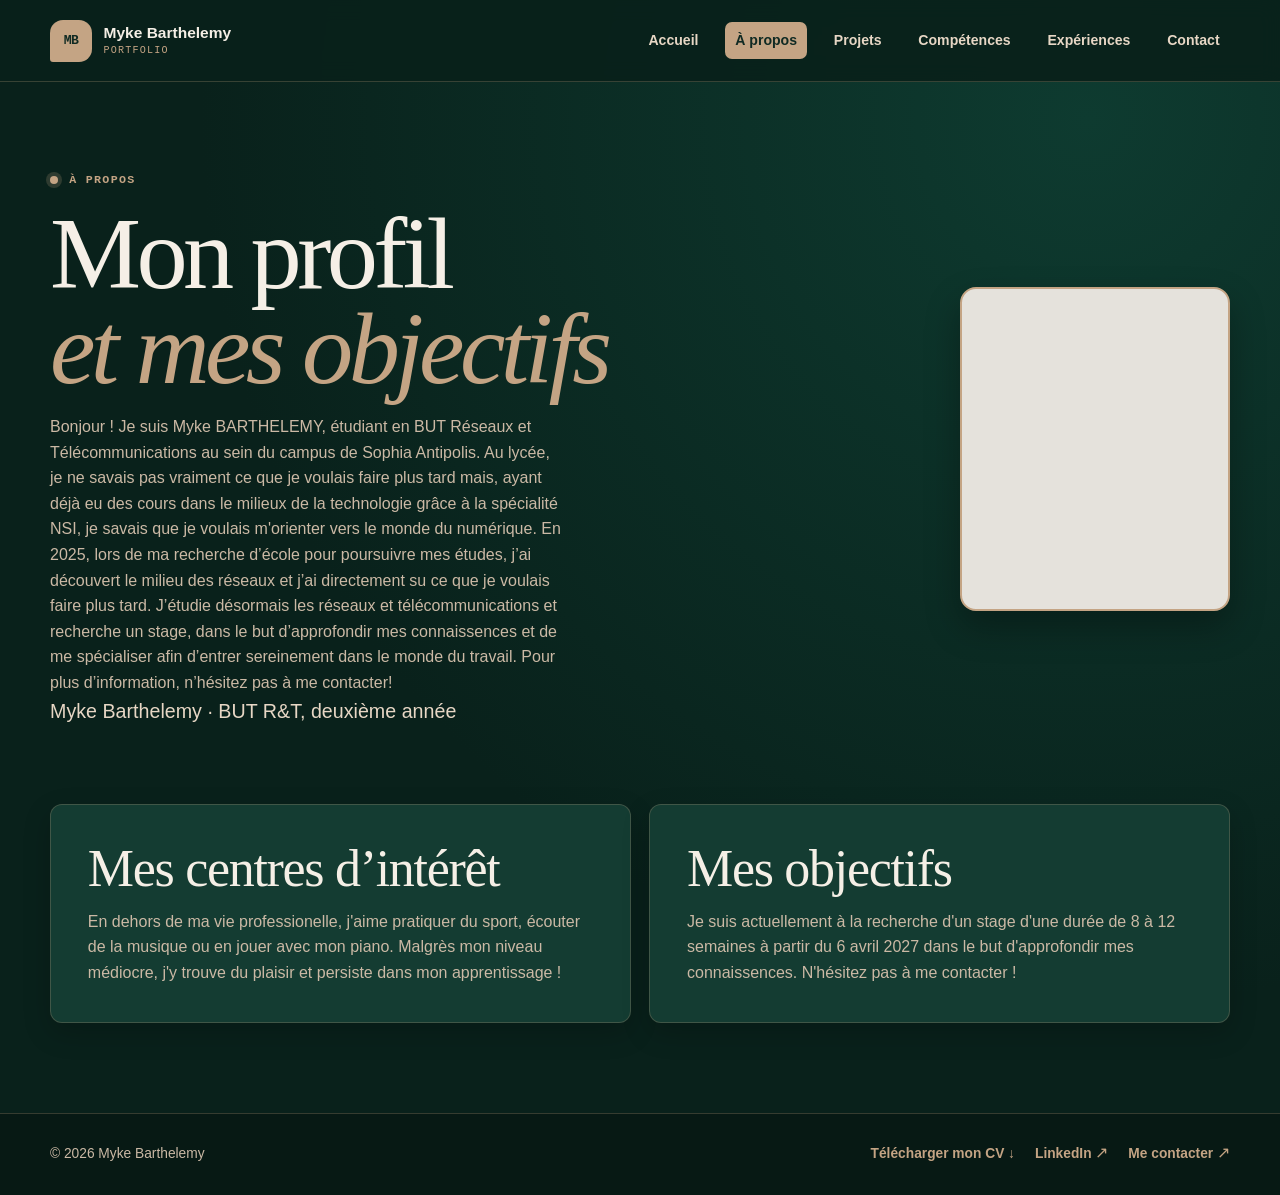
==== a-propos.html @ 6d959756 "Add files via upload" ====
<!doctype html>
<html lang="fr">
<head>
  <meta charset="utf-8">
  <meta name="viewport" content="width=device-width, initial-scale=1">
  <meta name="description" content="Portfolio de Myke Barthelemy, étudiant en deuxième année de BUT Réseaux et Télécommunications.">
  <meta name="theme-color" content="#09211b">
  <title>À propos · Myke Barthelemy</title>
  <link rel="stylesheet" href="style.css">
  <script src="script.js" defer></script>
</head>
<body>
<div class="site-shell">
  <a class="skip-link" href="#contenu">Aller au contenu</a>
  <header class="site-header">
    <div class="container header-inner">
      <a class="brand" href="index.html">
        <span class="brand-mark" aria-hidden="true">MB</span>
        <span class="brand-text">Myke Barthelemy<small>Portfolio</small></span>
      </a>
      <button class="menu-toggle" type="button" aria-controls="navigation" aria-expanded="false">
        <span class="menu-icon" aria-hidden="true"></span> Menu
      </button>
      <nav id="navigation" class="navigation" aria-label="Navigation principale">
        <a href="index.html">Accueil</a>
        <a href="a-propos.html" aria-current="page">À propos</a>
        <a href="projets.html">Projets</a>
        <a href="competences.html">Compétences</a>
        <a href="experiences.html">Expériences</a>
        <a href="contact.html">Contact</a>
      </nav>
    </div>
  </header>
  <main id="contenu">
    <div class="container page">
      <div class="about-lead">
        <div>
          <header class="page-heading">
            <p class="eyebrow">À propos</p>
            <h1 class="heading page-title">Mon profil<br> <em>et mes objectifs</em></h1>
            <p class="placeholder-copy">
Bonjour !
Je suis Myke BARTHELEMY, étudiant en BUT Réseaux et Télécommunications au sein du campus de Sophia Antipolis. Au lycée, je ne savais pas vraiment ce que je voulais faire plus tard mais, ayant déjà eu des cours dans le milieux de la technologie grâce à la spécialité NSI, je savais que je voulais m'orienter vers le monde du numérique. En 2025, lors de ma recherche d’école pour poursuivre mes études, j’ai découvert le milieu des réseaux et j’ai directement su ce que je voulais faire plus tard. J’étudie désormais les réseaux et télécommunications et recherche un stage, dans le but d’approfondir mes connaissences et de me spécialiser afin d’entrer sereinement dans le monde du travail. Pour plus d’information, n’hésitez pas à me contacter!</p>
          </header>
          <p class="subtitle">Myke Barthelemy · BUT R&amp;T, deuxième année</p>
        </div>
        <figure class="about-photo">
          <img src="images/myke-original.jpg" alt="Photo de Myke Barthelemy">
        </figure>
      </div>
      <div class="two-columns about-sections">
        <section class="panel">
          <h2 class="section-title">Mes centres d’intérêt</h2>
          <p class="placeholder-copy">En dehors de ma vie professionelle, j'aime pratiquer du sport, écouter de la musique ou en jouer avec mon piano. Malgrès mon niveau médiocre, j'y trouve du plaisir et persiste dans mon apprentissage ! </p>
        </section>
        <section class="panel">
          <h2 class="section-title">Mes objectifs</h2>
          <p class="placeholder-copy">Je suis actuellement à la recherche d'un stage d'une durée de 8 à 12 semaines à partir du 6 avril 2027 dans le but d'approfondir mes connaissences. N'hésitez pas à me contacter !</p>
        </section>
      </div>
    </div>
  </main>
  <footer class="site-footer">
    <div class="container footer-inner">
      <p>© 2026 Myke Barthelemy</p>
      <div class="footer-links">
        <a href="assets/CV_Barthelemy_Myke.pdf" download="CV_Barthelemy_Myke.pdf">Télécharger mon CV ↓</a>
        <a href="https://www.linkedin.com/in/myke-barthelemy-910b013b7" target="_blank" rel="noopener noreferrer">LinkedIn <span class="arrow" aria-hidden="true">↗</span></a>
        <a href="contact.html">Me contacter <span class="arrow" aria-hidden="true">↗</span></a>
      </div>
    </div>
  </footer>
</div>
</body>
</html>
---- style.css ----
:root {
  --green: #00674f;
  --green-bright: #19a985;
  --sand: #c4a484;
  --sand-light: #e7d7c5;
  --sand-muted: #cbb9a5;
  --bg-dark: #09211b;
  --bg-surface: #0f3028;
  --bg-card: #143c32;
  --ink-light: #f5efe6;
  --ink-dark: #102a23;
  --line-dark: rgba(196, 164, 132, 0.25);
  --serif: "Instrument Serif", Georgia, serif;
  --sans: "DM Sans", "Segoe UI", sans-serif;
  --mono: "IBM Plex Mono", Consolas, monospace;
  --width: 1180px;
}

*, *::before, *::after { box-sizing: border-box; }
[hidden] { display: none !important; }
html { scroll-behavior: smooth; }

body {
  margin: 0;
  background: radial-gradient(circle at 85% 10%, #0e3b30 0%, var(--bg-dark) 58%);
  background-color: var(--bg-dark);
  color: var(--ink-light);
  font: 400 1rem/1.6 var(--sans);
}

body, .site-shell { min-height: 100svh; }
.site-shell { display: flex; flex-direction: column; }
main { flex: 1; }
h1, h2, h3, p, figure, dl, dd { margin: 0; }
h1, h2, h3 { line-height: 1.05; font-weight: 400; }
p + p { margin-top: 1em; }
a { color: inherit; text-decoration: none; }
button { font: inherit; cursor: pointer; }
img { display: block; max-width: 100%; }
:focus-visible { outline: 3px solid var(--sand); outline-offset: 4px; }

.container { width: min(calc(100% - 80px), var(--width)); margin-inline: auto; }
.skip-link { position: fixed; top: 10px; left: 10px; z-index: 5; padding: .7rem 1rem; background: var(--sand); color: var(--ink-dark); font-weight: 700; transform: translateY(-160%); }
.skip-link:focus { transform: none; }

.eyebrow { display: flex; align-items: center; gap: .7rem; color: var(--sand); font: 600 .73rem/1.5 var(--mono); letter-spacing: .11em; text-transform: uppercase; }
.eyebrow::before { content: ""; width: .5rem; height: .5rem; border-radius: 50%; background: var(--sand); box-shadow: 0 0 0 4px rgba(196, 164, 132, 0.2); flex: none; }

.heading { font-family: var(--serif); letter-spacing: -.045em; color: var(--ink-light); }
.heading em { color: var(--sand); font-weight: inherit; }
.placeholder-copy { max-width: 58ch; color: var(--sand-muted); }
.subtitle { font-size: clamp(1.05rem, 2vw, 1.23rem); color: var(--sand-light); }
.arrow { font: 400 1.18em/1 var(--sans); transition: transform .2s ease; }
a:hover .arrow, button:hover .arrow { transform: translate(2px, -2px); }

/* Header */
.site-header { position: sticky; top: 0; z-index: 10; background: rgba(9, 33, 27, 0.92); backdrop-filter: blur(10px); border-bottom: 1px solid var(--line-dark); }
.header-inner { min-height: 81px; display: flex; align-items: center; justify-content: space-between; gap: 1.75rem; }
.brand { display: inline-flex; align-items: center; gap: .72rem; flex-shrink: 0; }
.brand-mark { display: grid; place-items: center; width: 42px; height: 42px; background: var(--sand); color: var(--ink-dark); border-radius: 13px 13px 13px 3px; font: 700 .82rem/1 var(--mono); letter-spacing: -.04em; }
.brand-text { font-size: .97rem; font-weight: 750; line-height: 1.1; color: var(--ink-light); }
.brand-text small { display: block; margin-top: .28rem; color: var(--sand); font: 500 .63rem/1.2 var(--mono); letter-spacing: .12em; text-transform: uppercase; }
.navigation { display: flex; align-items: center; gap: clamp(.2rem, 1.25vw, 1.1rem); }
.navigation a { padding: .47rem .65rem; border-radius: 7px; font-size: .88rem; font-weight: 600; white-space: nowrap; color: var(--sand-light); transition: background .2s, color .2s; }
.navigation a:hover { color: var(--ink-light); background: rgba(196, 164, 132, 0.14); }
.navigation [aria-current="page"] { color: var(--ink-dark); background: var(--sand); }

.menu-toggle { display: none; align-items: center; gap: .55rem; background: var(--bg-card); border: 1px solid var(--line-dark); color: var(--sand); min-height: 43px; border-radius: 8px; padding: .45rem .73rem; font-weight: 700; }
.menu-icon { width: 16px; height: 10px; border-block: 1.5px solid currentColor; }

/* Buttons & Links */
.button { display: inline-flex; justify-content: center; align-items: center; gap: .65rem; min-height: 50px; padding: .67rem 1.2rem; border: 1px solid transparent; border-radius: 8px; font-size: .92rem; font-weight: 700; transition: background .2s, color .2s, border-color .2s, transform .2s; }
.button:hover { transform: translateY(-2px); }
.button-primary { background: var(--sand); color: var(--ink-dark); }
.button-primary:hover { background: var(--sand-light); }
.button-green { background: var(--green); color: var(--ink-light); border-color: rgba(196, 164, 132, 0.35); }
.button-green:hover { background: #007d60; }
.button-outline { border-color: var(--sand); color: var(--sand-light); background: rgba(196, 164, 132, 0.08); }
.button-outline:hover { background: rgba(196, 164, 132, 0.2); color: var(--ink-light); }
.inline-link { display: inline-flex; align-items: center; gap: .55rem; color: var(--sand); font-weight: 700; }
.inline-link:hover { color: var(--sand-light); text-decoration: underline; text-underline-offset: .18em; }

/* Hero */
.hero { display: grid; grid-template-columns: 1.08fr 1fr; gap: clamp(2rem, 6vw, 6rem); align-items: center; padding-block: clamp(3.75rem, 6.2vw, 6.1rem) clamp(3.5rem, 5vw, 4.65rem); }
.hero-copy .eyebrow { margin-bottom: 1.65rem; }
.hero-title { font-size: clamp(4.7rem, 8.5vw, 7rem); line-height: .81; margin-left: -.045em; }
.hero-title span { display: block; }
.hero-title em { display: inline-block; margin-top: .09em; }
.hero .subtitle { max-width: 440px; margin-top: 1.75rem; font-weight: 650; line-height: 1.45; }
.hero .placeholder-copy { max-width: 420px; margin-top: .72rem; }
.hero-actions { display: flex; flex-wrap: wrap; gap: .75rem; margin-top: 1.9rem; }

.hero-media { display: grid; grid-template-rows: 1fr auto; min-width: 0; min-height: clamp(365px, 41vw, 490px); isolation: isolate; position: relative; overflow: hidden; border-radius: 14px; background: var(--bg-surface); color: var(--ink-light); border: 1px solid var(--line-dark); box-shadow: 0 20px 45px rgba(0, 0, 0, 0.35); }
.hero-media::before { content: ""; position: absolute; inset: 0; z-index: -1; background: radial-gradient(ellipse at 50% 50%, #00674f 0%, #0c2e25 65%, #081e18 100%); }
.media-stage { position: relative; display: grid; place-items: center; min-height: 0; padding-block: 26px; }
.media-stage::before { position: absolute; inset: 0; content: ""; background-image: radial-gradient(rgba(196, 164, 132, 0.32) 1px, transparent 1px); background-size: 17px 17px; mask-image: radial-gradient(ellipse at center, #000 48%, transparent 95%); }
.circuit { position: absolute; inset: 0; overflow: hidden; pointer-events: none; }
.circuit .orbit { position: absolute; left: 50%; top: 50%; width: 77%; aspect-ratio: 1; border: 1px solid rgba(196, 164, 132, 0.35); border-radius: 50%; transform: translate(-50%, -50%); }
.circuit .orbit:nth-child(2) { width: 90%; border-style: dashed; opacity: .72; }
.circuit .orbit:nth-child(3) { width: 64%; opacity: .65; }
.circuit .trace { position: absolute; width: 20%; height: 14%; border: solid rgba(196, 164, 132, 0.55); border-width: 1px 1px 0 0; }
.circuit .trace::before { content: ""; position: absolute; top: -4px; left: -4px; width: 7px; height: 7px; border-radius: 50%; background: var(--sand); box-shadow: 0 0 0 4px rgba(196, 164, 132, 0.25); }
.circuit .trace-one { left: 11%; top: 24%; }
.circuit .trace-two { right: 11%; bottom: 24%; transform: rotate(180deg); }

/* Portrait (Cadre en arche + Centrage corrigé du visage à 58%) */
.portrait {
  position: relative;
  overflow: hidden;
  width: min(56%, 260px);
  aspect-ratio: 5 / 6;
  border: 2px solid var(--sand);
  border-radius: 130px 130px 14px 14px;
  background: #e5e2dc;
  box-shadow: 0 12px 30px rgba(0, 0, 0, 0.35);
}

.portrait img,
.about-photo img {
  position: absolute;
  inset: 0;
  width: 100%;
  height: 100%;
  object-fit: cover;
  transform: scale(1.75);
  transform-origin: 58% 26%;
}

.hero-media figcaption { display: flex; align-items: center; justify-content: space-between; gap: .75em; border-top: 1px solid var(--line-dark); padding: .85rem 1.15rem; background: #071b16; font: 500 .72rem/1.4 var(--mono); letter-spacing: .12em; text-transform: uppercase; }
.hero-media figcaption span:last-child { color: var(--sand); }

/* Bandeau tan / sable chaud sur l'accueil */
.home-below { background: var(--sand); color: var(--ink-dark); border-block: 1px solid rgba(16, 42, 35, 0.2); padding-block: 2.5rem 2.85rem; }
.home-cards { display: grid; grid-template-columns: 1fr 1fr 1fr; }
.home-card { padding: .35rem 1.55rem 0; border-left: 1px solid rgba(16, 42, 35, 0.22); }
.home-card:first-child { padding-left: 0; border-left: 0; }
.home-card:last-child { padding-right: 0; }
.home-card h2 { font: 400 clamp(1.75rem, 3.5vw, 2.55rem)/1 var(--serif); color: var(--ink-dark); }
.home-card p { margin: .63rem 0 .85rem; color: #22443b; font-size: .95rem; }
.home-card .inline-link { color: var(--green); }
.home-card .inline-link:hover { color: var(--ink-dark); }

/* Pages internes */
.page { padding-block: clamp(3.5rem, 7vw, 6.15rem); }
.page-heading { margin-bottom: clamp(2.25rem, 5vw, 4.2rem); }
.page-heading .eyebrow { margin-bottom: 1.05rem; }
.page-title { font-size: clamp(3.6rem, 8vw, 7rem); line-height: .93; }
.page-heading .placeholder-copy, .page-heading .subtitle { margin-top: 1.05rem; }
.section-title { font: 400 clamp(2rem, 4.5vw, 3.25rem)/1.03 var(--serif); letter-spacing: -.025em; color: var(--ink-light); }

.about-lead {
  display: grid;
  grid-template-columns: 1fr auto;
  align-items: center;
  gap: clamp(2rem, 5vw, 4.5rem);
}
.about-lead .page-heading { margin-bottom: 0; }
.about-lead .placeholder-copy { margin-top: 1.1rem; }

.about-photo {
  position: relative;
  overflow: hidden;
  width: clamp(210px, 24vw, 270px);
  aspect-ratio: 5 / 6;
  border-radius: 16px;
  border: 2px solid var(--sand);
  background: #e5e2dc;
  box-shadow: 0 16px 35px rgba(0, 0, 0, 0.3);
  flex-shrink: 0;
}

.media-placeholder { display: grid; position: relative; place-items: center; overflow: hidden; aspect-ratio: 16/9; color: var(--sand); background: var(--bg-surface); border: 1px solid var(--line-dark); }
.media-placeholder::before { position: absolute; content: ""; inset: 0; pointer-events: none; }
.media-placeholder .portrait-slot { position: relative; z-index: 1; padding: .75rem 1rem; background: rgba(9, 33, 27, 0.88); border: 1px solid var(--line-dark); border-radius: 7px; color: var(--sand-light); display: grid; justify-items: center; gap: .5rem; font-size: .82rem; }
.media-placeholder:has(img)::before { display: none; }
.media-network::before { background: repeating-radial-gradient(ellipse at 45% 95%, transparent 0 19px, rgba(196, 164, 132, 0.22) 20px 21px, transparent 22px 35px); }
.media-security { background-color: #193b32; }
.media-security::before { background-image: repeating-linear-gradient(132deg, transparent 0 23px, rgba(196, 164, 132, 0.18) 24px, transparent 25px 32px); }
.media-development { background-color: #13352c; }
.media-development::before { background-image: linear-gradient(90deg, rgba(196, 164, 132, 0.16) 1px, transparent 1px), linear-gradient(rgba(196, 164, 132, 0.16) 1px, transparent 1px); background-size: 23px 23px; transform: rotate(-13deg) scale(1.25); }

.about-sections { margin-top: clamp(2.75rem, 6vw, 5rem); }
.two-columns { display: grid; grid-template-columns: repeat(2, minmax(0, 1fr)); gap: 1.15rem; }

.panel { background: var(--bg-card); border: 1px solid var(--line-dark); border-radius: 12px; padding: clamp(1.4rem, 3.5vw, 2.3rem); box-shadow: 0 10px 28px rgba(0, 0, 0, 0.2); }
.panel p { margin-top: .85rem; }

/* Filtres & Projets */
.filters { display: flex; flex-wrap: wrap; gap: .45rem; margin-bottom: 1.45rem; }
.filter { min-height: 43px; color: var(--sand-light); padding: .35rem .95rem; background: var(--bg-surface); border: 1px solid var(--line-dark); border-radius: 50px; font-size: .88rem; font-weight: 650; }
.filter:hover { background: rgba(196, 164, 132, 0.18); }
.filter[aria-pressed="true"] { background: var(--sand); border-color: var(--sand); color: var(--ink-dark); }

.project-grid { display: grid; grid-template-columns: repeat(3, minmax(0, 1fr)); gap: 1.2rem; }
.project { min-width: 0; display: flex; flex-direction: column; background: var(--bg-card); border: 1px solid var(--line-dark); border-radius: 12px; overflow: hidden; transition: box-shadow .22s, transform .22s, border-color .22s; }
.project:hover { box-shadow: 0 16px 32px rgba(0, 0, 0, 0.35); transform: translateY(-3px); border-color: var(--sand); }
.project-body { display: flex; flex: 1; flex-direction: column; align-items: flex-start; padding: 1.3rem 1.3rem 1.55rem; }
.project-type { color: var(--sand); font: 600 .7rem/1.3 var(--mono); letter-spacing: .07em; text-transform: uppercase; }
.project h2 { margin: .6rem 0 .55rem; font: 400 2rem/1 var(--serif); color: var(--ink-light); }
.project p { margin-bottom: 1.05rem; }
.project details { width: 100%; padding-top: .6rem; border-top: 1px solid var(--line-dark); margin-top: auto; }
.project summary { color: var(--sand); padding: .3rem 0; font-weight: 700; cursor: pointer; }
.project details dl { margin-top: .5rem; }
.project details dt { font-weight: 700; color: var(--ink-light); }
.project details dd { color: var(--sand-muted); margin-bottom: .45rem; }

/* Compétences */
.skills-grid { display: grid; grid-template-columns: repeat(3, minmax(0, 1fr)); gap: 1.15rem; }
.skill { position: relative; overflow: hidden; padding-top: 2rem; }
.skill::before { content: ""; position: absolute; left: 0; top: 0; width: 100%; height: 5px; background: var(--sand); }
.skill:nth-child(2)::before { background: var(--green-bright); }
.skill:nth-child(3)::before { background: var(--sand-light); }
.skill .placeholder-copy { font-size: .94rem; }
.skill-list { margin: 1.25rem 0 0; }
.skill-list div { padding: .65rem 0; border-top: 1px solid var(--line-dark); }
.skill-list dt { font-weight: 700; color: var(--ink-light); }
.skill-list dd { margin-top: .12rem; color: var(--sand-muted); font-size: .9rem; }
.section-link { margin-top: 1.8rem; }

/* Timeline Expériences */
.timeline { list-style: none; margin: 0; padding: 0; max-width: 915px; }
.timeline-item { display: grid; grid-template-columns: minmax(125px, 190px) 1fr; column-gap: 1.6rem; }
.timeline-item + .timeline-item { margin-top: .15rem; }
.timeline-date { padding-top: 1.45rem; color: var(--sand); font: 600 .76rem/1.45 var(--mono); text-transform: uppercase; letter-spacing: .04em; }
.timeline-content { position: relative; border-left: 1px solid var(--line-dark); padding: 1.18rem 0 2.15rem 1.9rem; }
.timeline-content::before { position: absolute; content: ""; left: -.34rem; top: 1.57rem; border: 2px solid var(--bg-dark); border-radius: 50%; background: var(--sand); box-shadow: 0 0 0 1px var(--sand); width: .65rem; height: .65rem; }
.timeline-item:last-child .timeline-content { padding-bottom: .6rem; }
.timeline-content .section-title { font-size: clamp(1.8rem, 4vw, 2.5rem); }
.timeline-content p { margin-top: .5rem; }

/* Contact */
.contact-layout { display: grid; grid-template-columns: 1.3fr .85fr; gap: 1.15rem; align-items: start; }
.contact-list { margin-top: .85rem; }
.contact-list > div { padding: .92rem 0 .8rem; border-bottom: 1px solid var(--line-dark); }
.contact-list > div:last-child { border-bottom: 0; padding-bottom: 0; }
.contact-list dt { font-weight: 700; color: var(--ink-light); }
.contact-list dd { margin-top: .16rem; color: var(--sand-muted); overflow-wrap: anywhere; }
.contact-list a { color: var(--sand); text-decoration: underline; text-underline-offset: .18em; }
.contact-list a:hover { color: var(--sand-light); }

.contact-resources { display: grid; gap: 1.15rem; }
.contact-resource { background: var(--sand); color: var(--ink-dark); border-color: rgba(16, 42, 35, 0.2); }
.contact-resource .section-title { color: var(--ink-dark); }
.contact-resource p { margin-top: .54rem; color: #1d3c34; }
.contact-resource:nth-child(2) { background: var(--green); color: var(--ink-light); border-color: var(--sand); }
.contact-resource:nth-child(2) .section-title { color: var(--ink-light); }
.contact-resource:nth-child(2) p { color: var(--sand-light); }

/* Footer */
.site-footer { margin-top: auto; background: #071914; border-top: 1px solid var(--line-dark); }
.footer-inner { min-height: 81px; display: flex; flex-wrap: wrap; justify-content: space-between; align-items: center; gap: .6rem 1.75rem; padding-block: 1.1rem; color: var(--sand-muted); font-size: .86rem; }
.footer-links { display: flex; flex-wrap: wrap; gap: 1.25rem; align-items: center; }
.footer-inner a { color: var(--sand); font-weight: 650; }
.footer-inner a:hover { color: var(--sand-light); }

@media (max-width: 970px) {
  .container { width: min(calc(100% - 52px), var(--width)); }
  .navigation a { font-size: .82rem; padding-inline: .46rem; }
  .hero-title { font-size: clamp(4.1rem, 9.25vw, 6rem); }
  .project-grid, .skills-grid { gap: .75rem; }
}
@media (max-width: 760px) {
  .container { width: calc(100% - 38px); }
  .header-inner { min-height: 67px; flex-wrap: wrap; gap: .6rem; }
  .brand-mark { width: 37px; height: 37px; }
  .navigation { width: 100%; display: flex; flex-wrap: wrap; padding-bottom: .7rem; }
  .navigation a { padding: .58rem .77rem; }
  .has-js .menu-toggle { display: inline-flex; }
  .has-js .navigation { display: none; }
  .has-js .navigation.is-open { display: grid; grid-template-columns: repeat(2, minmax(0, 1fr)); }
  .hero { grid-template-columns: minmax(0, 1fr); padding-block: 3.1rem 2.4rem; gap: 2rem; }
  .hero-title { font-size: clamp(3.35rem, 13.8vw, 6.8rem); }
  .hero-media { max-width: 530px; min-height: 0; }
  .media-stage { min-height: clamp(265px, 75vw, 375px); }
  .home-cards { grid-template-columns: 1fr; }
  .home-card, .home-card:first-child, .home-card:last-child { padding: 1rem 0; border-left: 0; }
  .home-card + .home-card { border-top: 1px solid rgba(16, 42, 35, 0.22); }
  .home-below { padding-block: 1rem; }
  .about-lead { grid-template-columns: minmax(0, 1fr); justify-items: start; }
  .about-photo { width: min(240px, 75%); }
  .two-columns, .contact-layout { grid-template-columns: minmax(0, 1fr); }
  .project-grid, .skills-grid { grid-template-columns: repeat(2, minmax(0, 1fr)); gap: .85rem; }
}
@media (max-width: 510px) {
  .project-grid, .skills-grid { grid-template-columns: minmax(0, 1fr); }
  .timeline-item { grid-template-columns: 1fr; padding-left: .4rem; }
  .timeline-date { padding: 1.1rem 0 .2rem 1.15rem; border-left: 1px solid var(--line-dark); }
  .timeline-content { padding: .35rem 0 1.15rem 1.15rem; }
  .timeline-content::before { top: .72rem; }
}
@media (prefers-reduced-motion: reduce) {
  *, *::before, *::after { scroll-behavior: auto !important; transition: none !important; }
}
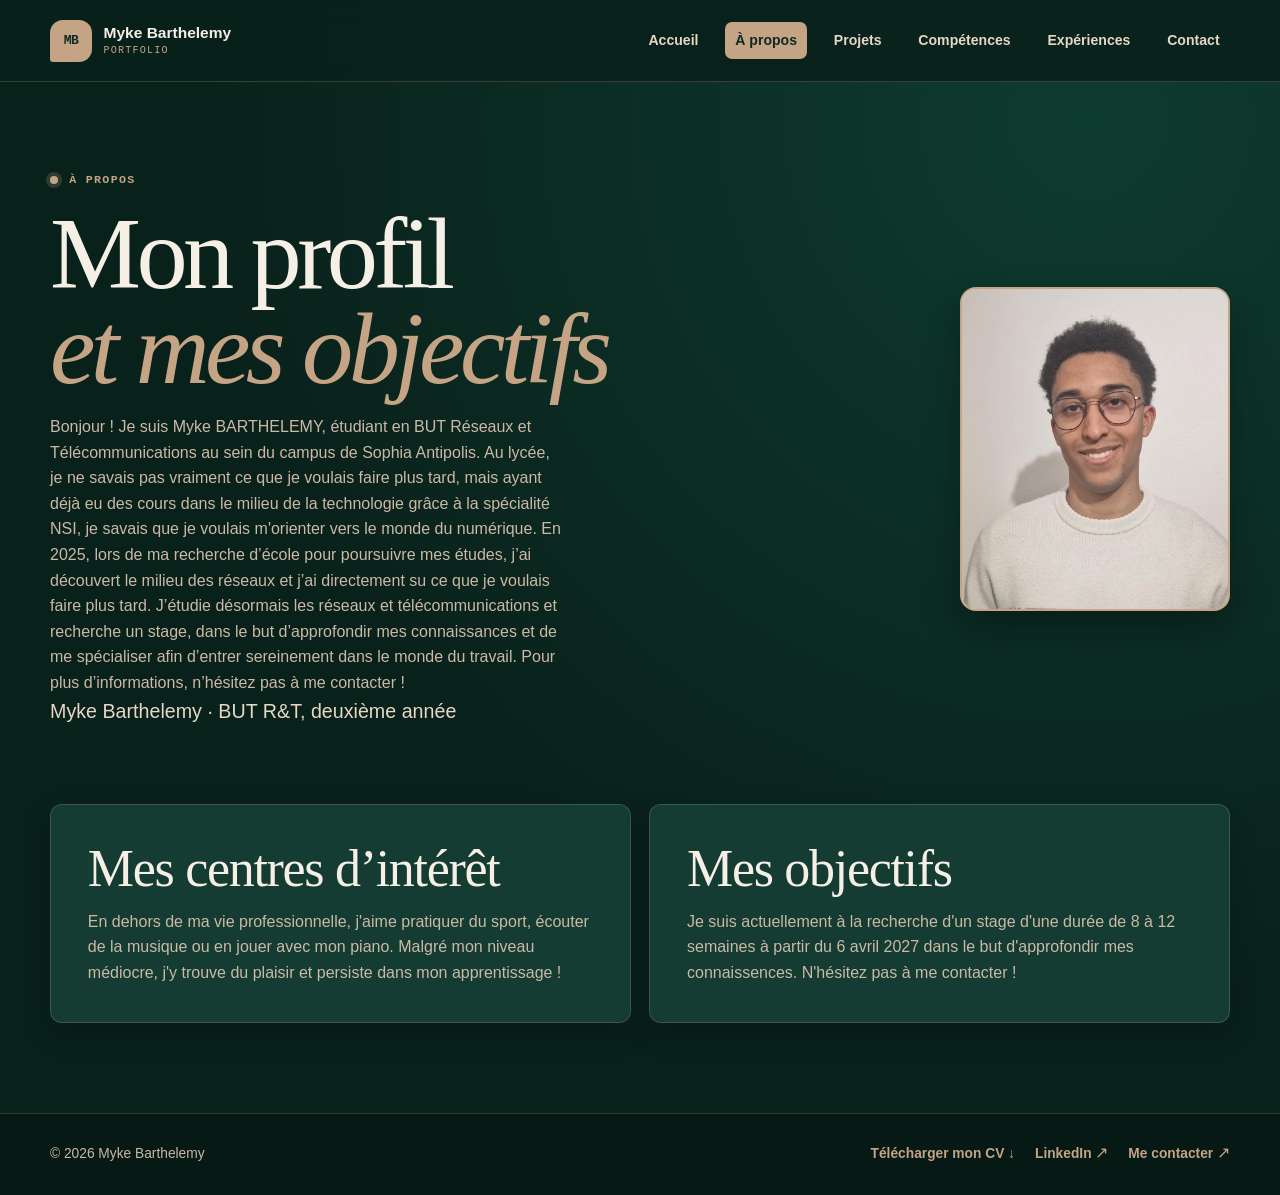
==== commit 74930638: "Corriger les fautes de français de la page À propos" ====
--- a/a-propos.html
+++ b/a-propos.html
@@ -40,7 +40,7 @@
             <h1 class="heading page-title">Mon profil<br> <em>et mes objectifs</em></h1>
             <p class="placeholder-copy">
 Bonjour !
-Je suis Myke BARTHELEMY, étudiant en BUT Réseaux et Télécommunications au sein du campus de Sophia Antipolis. Au lycée, je ne savais pas vraiment ce que je voulais faire plus tard mais, ayant déjà eu des cours dans le milieux de la technologie grâce à la spécialité NSI, je savais que je voulais m'orienter vers le monde du numérique. En 2025, lors de ma recherche d’école pour poursuivre mes études, j’ai découvert le milieu des réseaux et j’ai directement su ce que je voulais faire plus tard. J’étudie désormais les réseaux et télécommunications et recherche un stage, dans le but d’approfondir mes connaissences et de me spécialiser afin d’entrer sereinement dans le monde du travail. Pour plus d’information, n’hésitez pas à me contacter!</p>
+Je suis Myke BARTHELEMY, étudiant en BUT Réseaux et Télécommunications au sein du campus de Sophia Antipolis. Au lycée, je ne savais pas vraiment ce que je voulais faire plus tard, mais ayant déjà eu des cours dans le milieu de la technologie grâce à la spécialité NSI, je savais que je voulais m'orienter vers le monde du numérique. En 2025, lors de ma recherche d’école pour poursuivre mes études, j’ai découvert le milieu des réseaux et j’ai directement su ce que je voulais faire plus tard. J’étudie désormais les réseaux et télécommunications et recherche un stage, dans le but d’approfondir mes connaissances et de me spécialiser afin d’entrer sereinement dans le monde du travail. Pour plus d’informations, n’hésitez pas à me contacter !</p>
           </header>
           <p class="subtitle">Myke Barthelemy · BUT R&amp;T, deuxième année</p>
         </div>
@@ -51,7 +51,7 @@
       <div class="two-columns about-sections">
         <section class="panel">
           <h2 class="section-title">Mes centres d’intérêt</h2>
-          <p class="placeholder-copy">En dehors de ma vie professionelle, j'aime pratiquer du sport, écouter de la musique ou en jouer avec mon piano. Malgrès mon niveau médiocre, j'y trouve du plaisir et persiste dans mon apprentissage ! </p>
+          <p class="placeholder-copy">En dehors de ma vie professionnelle, j'aime pratiquer du sport, écouter de la musique ou en jouer avec mon piano. Malgré mon niveau médiocre, j'y trouve du plaisir et persiste dans mon apprentissage ! </p>
         </section>
         <section class="panel">
           <h2 class="section-title">Mes objectifs</h2>
--- a/style.css
+++ b/style.css
@@ -290,4 +290,151 @@
 }
 @media (prefers-reduced-motion: reduce) {
   *, *::before, *::after { scroll-behavior: auto !important; transition: none !important; }
-}+}
+
+/* Page Projets — filtres, cartes interactives et fenêtre modale */
+.projects-page .page-heading { margin-bottom: 2.2rem; }
+.project-categories { display: flex; flex-wrap: wrap; gap: .55rem; margin-bottom: 1.55rem; }
+.project-categories .filter { min-height: 45px; padding-inline: 1.1rem; }
+.project-grid { grid-template-columns: repeat(3, minmax(0, 1fr)); }
+.project-trigger {
+  width: 100%; min-width: 0; padding: 0; text-align: left; color: inherit;
+  font: inherit; cursor: pointer; appearance: none;
+}
+.project-trigger:focus-visible { outline: 3px solid var(--sand); outline-offset: 5px; }
+.project-trigger:hover .project-card-link { color: var(--sand-light); }
+.project-visual {
+  position: relative; display: flex; min-height: 215px; aspect-ratio: 16 / 9;
+  align-items: center; justify-content: center; flex-direction: column; overflow: hidden;
+  background: radial-gradient(ellipse at 50% 100%, #08765f 0%, #123b32 45%, #071c18 100%);
+  border-bottom: 1px solid var(--line-dark); color: var(--ink-light);
+}
+.project-visual::before {
+  content: ""; position: absolute; inset: 0;
+  background-image: radial-gradient(rgba(196,164,132,.22) 1px, transparent 1px);
+  background-size: 18px 18px; mask-image: radial-gradient(ellipse, #000 25%, transparent 82%);
+}
+.project-visual-orbit {
+  position: absolute; width: 65%; aspect-ratio: 1; border: 1px solid rgba(196,164,132,.5);
+  border-radius: 50%; box-shadow: 0 0 0 22px rgba(196,164,132,.06), 0 0 0 48px rgba(196,164,132,.04);
+}
+.project-visual-label {
+  position: relative; padding: .7rem 1rem; color: var(--sand-light);
+  font: 500 clamp(1rem, 2vw, 1.35rem)/1 var(--serif); letter-spacing: .02em;
+  border-block: 1px solid rgba(196,164,132,.55);
+}
+.project-visual-caption {
+  position: absolute; bottom: 1rem; left: 1.1rem; color: var(--sand);
+  font: 500 .66rem/1.4 var(--mono); letter-spacing: .12em; text-transform: uppercase;
+}
+.project-body { gap: .15rem; }
+.project-card-title { display: block; margin: .6rem 0 .55rem; font: 400 2rem/1 var(--serif); color: var(--ink-light); }
+.project-card-description { display: block; color: var(--sand-muted); margin-bottom: 1.15rem; }
+.project-card-link { display: flex; width: 100%; justify-content: space-between; align-items: center; margin-top: auto; padding-top: .85rem; border-top: 1px solid var(--line-dark); color: var(--sand); font-weight: 700; transition: color .2s; }
+.project-empty { margin-top: 1rem; color: var(--sand-muted); }
+
+.project-modal {
+  width: min(760px, calc(100% - 28px)); max-width: 760px; max-height: min(88vh, 900px);
+  padding: 0; border: 1px solid rgba(196,164,132,.45); border-radius: 15px;
+  color: var(--ink-light); background: var(--bg-surface);
+  box-shadow: 0 28px 90px rgba(0,0,0,.55); overflow: auto;
+}
+.project-modal::backdrop { background: rgba(2, 13, 10, .78); backdrop-filter: blur(5px); }
+.project-modal[open] { animation: modal-enter .22s ease-out; }
+@keyframes modal-enter { from { opacity: 0; transform: translateY(12px) scale(.985); } to { opacity: 1; transform: none; } }
+.modal-panel { position: relative; padding: clamp(1.35rem, 4vw, 2.5rem); }
+.modal-close {
+  position: absolute; top: 1rem; right: 1rem; display: grid; place-items: center;
+  width: 42px; height: 42px; border: 1px solid var(--line-dark); border-radius: 50%;
+  background: var(--bg-card); color: var(--sand-light); font: 300 1.8rem/1 var(--sans);
+  transition: background .2s, color .2s, transform .2s;
+}
+.modal-close:hover { background: var(--sand); color: var(--ink-dark); transform: rotate(90deg); }
+.modal-heading { padding: .25rem 3.2rem 1.45rem 0; border-bottom: 1px solid var(--line-dark); }
+.modal-heading .eyebrow { margin-bottom: .85rem; }
+.modal-heading h2 { font-size: clamp(2.2rem, 5vw, 3.5rem); }
+.modal-content { display: grid; grid-template-columns: repeat(2, minmax(0, 1fr)); gap: 1.2rem 1.6rem; padding-block: 1.5rem; }
+.modal-section h3 { margin-bottom: .45rem; color: var(--sand); font: 600 .73rem/1.4 var(--mono); letter-spacing: .08em; text-transform: uppercase; }
+.modal-section p { color: var(--sand-light); line-height: 1.65; }
+.modal-section .modal-placeholder { color: var(--sand-muted); font-style: italic; }
+.modal-actions { display: flex; align-items: center; flex-wrap: wrap; gap: .8rem 1rem; padding-top: 1.2rem; border-top: 1px solid var(--line-dark); }
+.proof-link[aria-disabled="true"] { opacity: .55; pointer-events: none; cursor: not-allowed; }
+.proof-note { color: var(--sand-muted); font-size: .82rem; }
+@media (max-width: 760px) {
+  .project-grid { grid-template-columns: repeat(2, minmax(0, 1fr)); }
+  .project-categories { gap: .4rem; }
+  .project-categories .filter { padding-inline: .8rem; font-size: .82rem; }
+}
+@media (max-width: 510px) {
+  .project-grid { grid-template-columns: minmax(0, 1fr); }
+  .project-visual { min-height: 190px; }
+  .modal-content { grid-template-columns: minmax(0, 1fr); gap: 1.05rem; }
+  .modal-panel { padding: 1.2rem; }
+  .modal-close { top: .8rem; right: .8rem; }
+}
+@media (prefers-reduced-motion: reduce) {
+  .project-modal[open] { animation: none; }
+}
+/* Illustration de la réunion en anglais (catégorie Autres) */
+.project-meeting-visual {
+  background: radial-gradient(ellipse at 50% 12%, #19614c 0%, #0c3027 65%, #071c18 100%);
+}
+.project-meeting-visual::before {
+  background-image: linear-gradient(90deg, rgba(196,164,132,.12) 1px, transparent 1px),
+    linear-gradient(rgba(196,164,132,.12) 1px, transparent 1px);
+  background-size: 28px 28px;
+}
+.meeting-illustration {
+  position: relative; width: min(85%, 320px); max-height: 84%;
+  filter: drop-shadow(0 12px 18px rgba(0,0,0,.15));
+}
+
+/* Page Expériences : frise de formation inspirée du visuel fourni */
+.history-page { padding-bottom: clamp(3.5rem, 7vw, 6rem); }
+.history-heading { margin-bottom: clamp(2rem, 4vw, 3.2rem); }
+.history-heading .page-title { font-size: clamp(3.8rem, 7vw, 6.6rem); }
+.history-path {
+  list-style: none; display: grid; grid-template-columns: minmax(0,1fr) 66px minmax(0,1fr) 66px minmax(0,1fr);
+  gap: clamp(.55rem, 2vw, 1.7rem); align-items: start; margin: 0; padding: 0;
+}
+.history-step { min-width: 0; }
+.history-figure { display: flex; flex-direction: column; margin: 0; min-width: 0; height: 100%; }
+.history-image-wrap {
+  position: relative; aspect-ratio: 16/10; overflow: hidden; isolation: isolate;
+  border: 1px solid rgba(196,164,132,.36); border-radius: 11px 11px 0 0;
+  background: #143c32;
+}
+.history-image-wrap::after {
+  content: ""; position: absolute; inset: 45% 0 0;
+  background: linear-gradient(transparent, rgba(3,23,17,.48)); pointer-events: none;
+}
+.history-image-wrap img { width: 100%; height: 100%; object-fit: cover; transition: transform .45s ease; }
+.history-step:hover .history-image-wrap img { transform: scale(1.045); }
+.history-number {
+  position: absolute; z-index: 1; left: .8rem; bottom: .8rem;
+  color: #f5efe6; font: 600 .72rem/1.2 var(--mono); letter-spacing: .08em;
+}
+.history-label {
+  display: flex; flex: 1; flex-direction: column; gap: .45rem;
+  padding: clamp(1.1rem, 2vw, 1.65rem); background: var(--sand);
+  color: var(--ink-dark); border-radius: 0 0 11px 11px;
+}
+.history-label h2 { font: 400 clamp(1.65rem, 2.5vw, 2.45rem)/1.03 var(--serif); letter-spacing: -.02em; color: var(--ink-dark); }
+.history-label p { margin-top: auto; color: #315347; font-size: .85rem; font-weight: 600; }
+.history-connector { display: grid; align-self: start; justify-items: center; align-items: center; height: auto; aspect-ratio: 2/3; margin-top: clamp(1.4rem, 4vw, 3.7rem); color: var(--sand-light); }
+.history-connector svg { display: block; width: 85%; max-width: 68px; height: auto; filter: drop-shadow(0 0 12px rgba(196,164,132,.08)); }
+@media (max-width: 900px) {
+  .history-path { grid-template-columns: minmax(0,1fr); gap: 0; max-width: 580px; margin-inline: auto; }
+  .history-connector { height: 76px; aspect-ratio: auto; margin: 0; }
+  .history-connector svg { transform: rotate(90deg); width: 36px; }
+  .history-image-wrap { aspect-ratio: 16/9; }
+  .history-label { min-height: 110px; }
+}
+@media (max-width: 510px) {
+  .history-heading .page-title { font-size: clamp(3.2rem, 12vw, 4.5rem); }
+  .history-connector { height: 66px; }
+  .history-image-wrap { aspect-ratio: 4/3; }
+}
+@media (prefers-reduced-motion: reduce) {
+  .history-image-wrap img { transition: none; }
+}
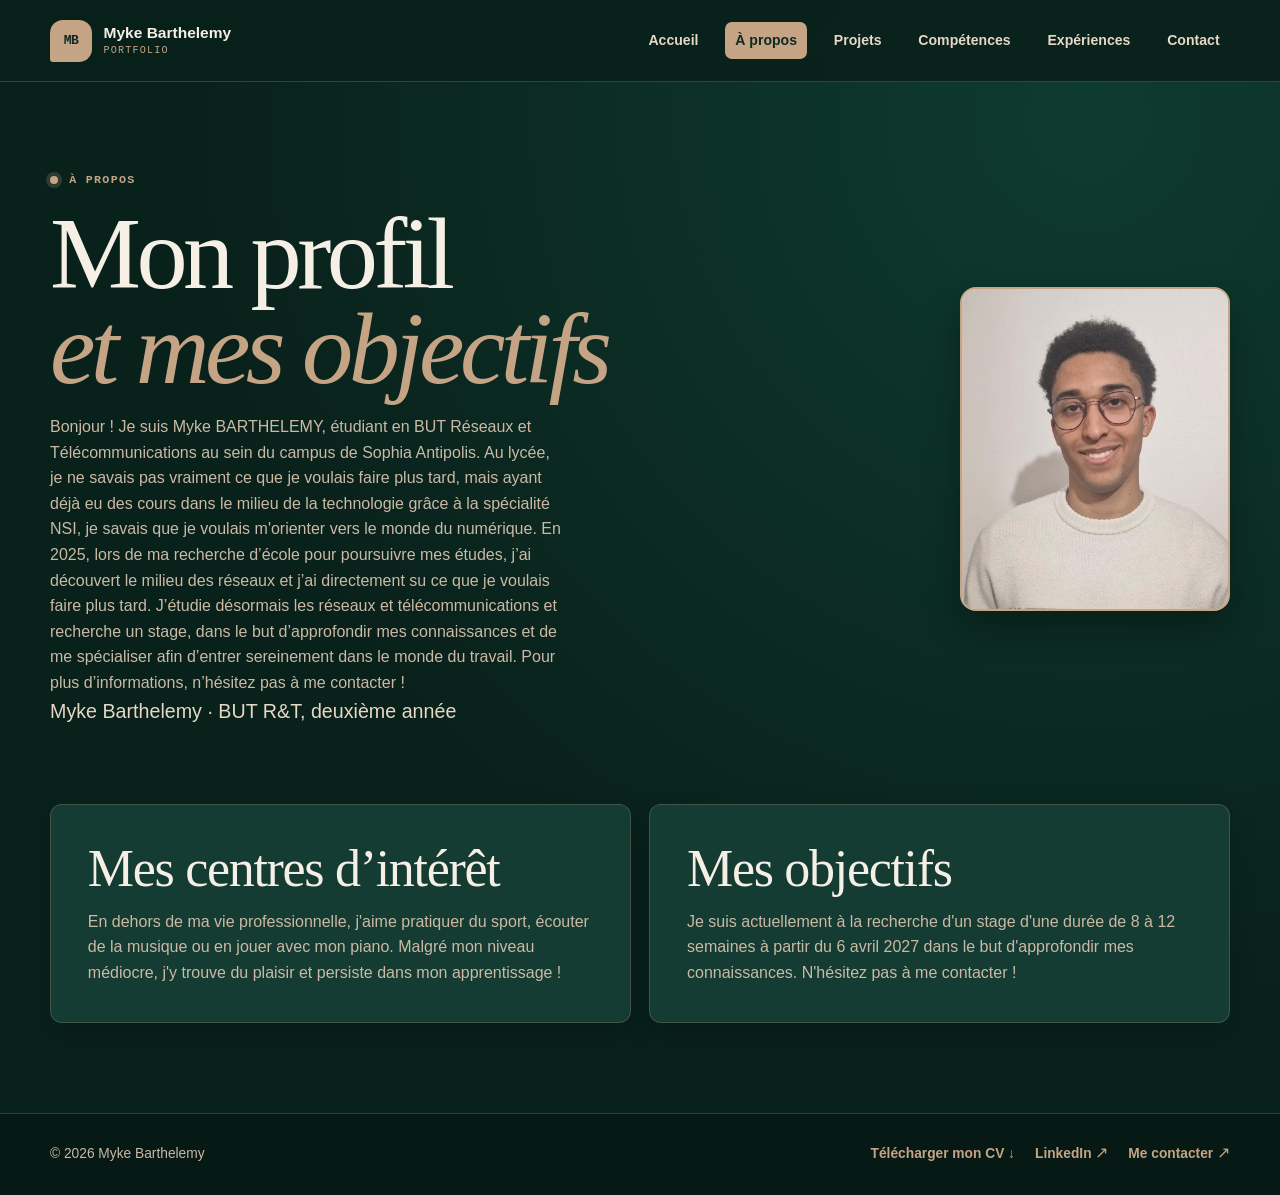
==== commit 149094bd: "Corriger la dernière faute d'orthographe sur À propos" ====
--- a/a-propos.html
+++ b/a-propos.html
@@ -55,7 +55,7 @@
         </section>
         <section class="panel">
           <h2 class="section-title">Mes objectifs</h2>
-          <p class="placeholder-copy">Je suis actuellement à la recherche d'un stage d'une durée de 8 à 12 semaines à partir du 6 avril 2027 dans le but d'approfondir mes connaissences. N'hésitez pas à me contacter !</p>
+          <p class="placeholder-copy">Je suis actuellement à la recherche d'un stage d'une durée de 8 à 12 semaines à partir du 6 avril 2027 dans le but d'approfondir mes connaissances. N'hésitez pas à me contacter !</p>
         </section>
       </div>
     </div>
